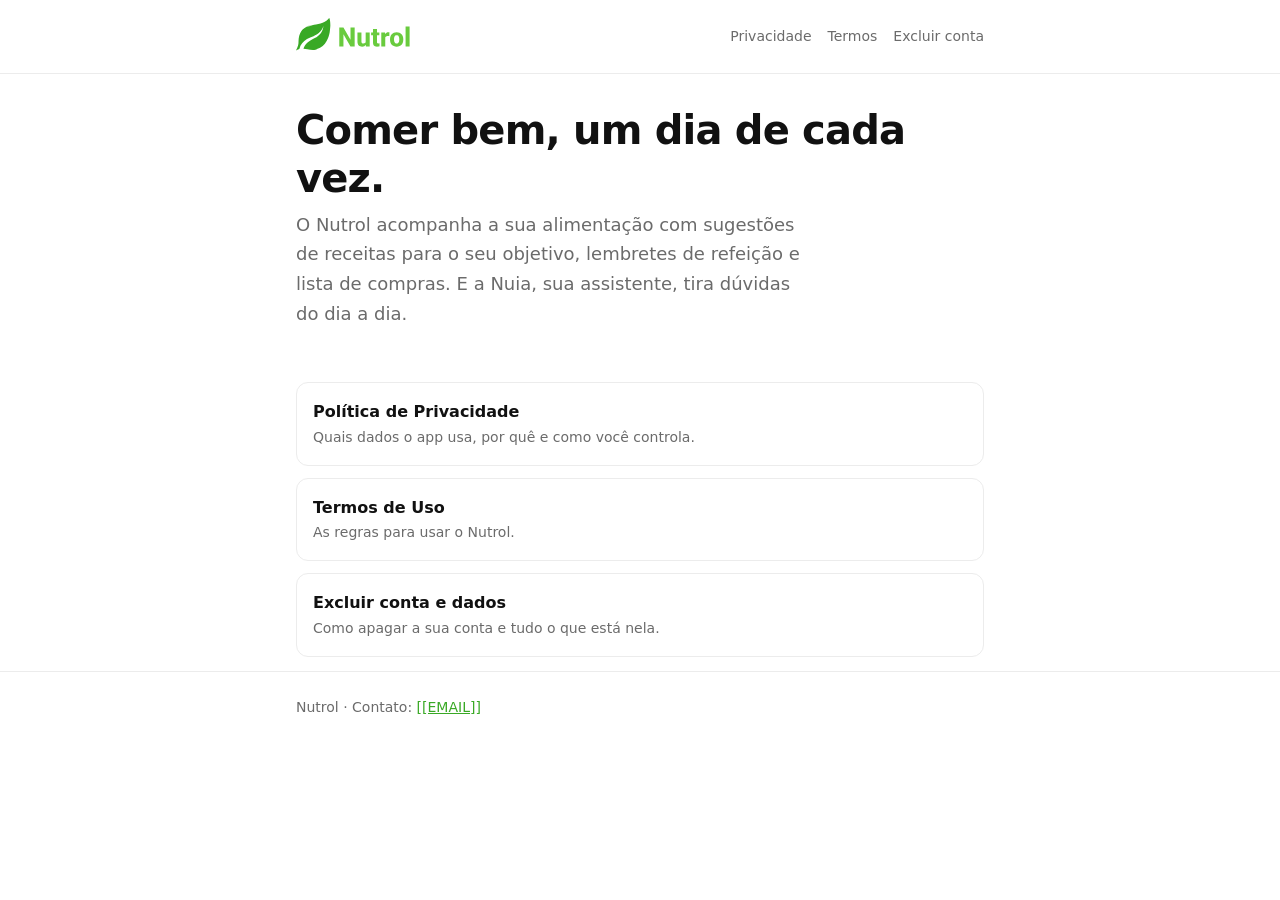
==== index.html @ 77aef708 "Add landing page, privacy policy, terms and account deletion pages Static site for Vercel with the p" ====
<!doctype html>
<html lang="pt-BR">
<head>
  <meta charset="utf-8">
  <meta name="viewport" content="width=device-width, initial-scale=1">
  <title>Nutrol</title>
  <meta name="description" content="Nutrol: receitas, lembretes de refeição e lista de compras para acompanhar a sua alimentação, com a Nuia.">
  <link rel="icon" href="/assets/favicon.png">
  <link rel="stylesheet" href="/assets/style.css">
</head>
<body>
  <header>
    <div class="wrap">
      <a href="/"><img src="/assets/logo.svg" alt="Nutrol" width="120" height="37"></a>
      <nav>
        <a href="/privacidade">Privacidade</a>
        <a href="/termos">Termos</a>
        <a href="/excluir-conta">Excluir conta</a>
      </nav>
    </div>
  </header>

  <main class="wrap">
    <section class="hero">
      <h1>Comer bem, um dia de cada vez.</h1>
      <p>O Nutrol acompanha a sua alimentação com sugestões de receitas para o seu objetivo, lembretes de refeição e lista de compras. E a Nuia, sua assistente, tira dúvidas do dia a dia.</p>
    </section>

    <ul class="links">
      <li><a href="/privacidade">Política de Privacidade <span>Quais dados o app usa, por quê e como você controla.</span></a></li>
      <li style="margin-top:12px"><a href="/termos">Termos de Uso <span>As regras para usar o Nutrol.</span></a></li>
      <li style="margin-top:12px"><a href="/excluir-conta">Excluir conta e dados <span>Como apagar a sua conta e tudo o que está nela.</span></a></li>
    </ul>
  </main>

  <footer>
    <div class="wrap">Nutrol · Contato: <a href="mailto:[[EMAIL]]">[[EMAIL]]</a></div>
  </footer>
</body>
</html>
---- assets/style.css ----
:root {
  --green: #39a925;
  --green-dark: #2b6b1f;
  --green-soft: #edf8e8;
  --text: #111111;
  --muted: #6b6b6b;
  --border: #ececec;
  --bg: #ffffff;
}

@media (prefers-color-scheme: dark) {
  :root {
    --green: #69cb3e;
    --green-dark: #8ede6a;
    --green-soft: #18261a;
    --text: #f2f2f2;
    --muted: #a3a3a3;
    --border: #2a2a2a;
    --bg: #0e0e0e;
  }
}

* {
  box-sizing: border-box;
}

body {
  margin: 0;
  background: var(--bg);
  color: var(--text);
  font-family: 'Inter', system-ui, -apple-system, 'Segoe UI', Roboto, sans-serif;
  font-size: 16px;
  line-height: 1.65;
}

.wrap {
  max-width: 720px;
  margin: 0 auto;
  padding: 0 16px;
}

header {
  border-bottom: 1px solid var(--border);
}

header .wrap {
  display: flex;
  align-items: center;
  justify-content: space-between;
  gap: 16px;
  padding-top: 18px;
  padding-bottom: 18px;
}

header img {
  display: block;
  width: 120px;
  height: auto;
}

nav {
  display: flex;
  flex-wrap: wrap;
  gap: 4px 16px;
  font-size: 14px;
}

nav a {
  color: var(--muted);
  text-decoration: none;
}

nav a:hover,
nav a[aria-current='page'] {
  color: var(--green);
}

main {
  padding: 40px 0 64px;
}

h1 {
  font-size: 32px;
  line-height: 1.2;
  margin: 0 0 8px;
  letter-spacing: -0.02em;
}

h2 {
  font-size: 20px;
  margin: 40px 0 8px;
}

h3 {
  font-size: 16px;
  margin: 24px 0 4px;
}

p,
ul,
ol {
  margin: 0 0 14px;
}

li {
  margin-bottom: 6px;
}

a {
  color: var(--green);
}

.updated {
  color: var(--muted);
  font-size: 14px;
  margin-bottom: 28px;
}

.note {
  background: var(--green-soft);
  border-left: 3px solid var(--green);
  border-radius: 6px;
  padding: 14px 16px;
  margin: 20px 0;
}

.note p:last-child {
  margin-bottom: 0;
}

table {
  width: 100%;
  border-collapse: collapse;
  margin: 8px 0 18px;
  font-size: 15px;
}

th,
td {
  text-align: left;
  vertical-align: top;
  padding: 10px 8px;
  border-bottom: 1px solid var(--border);
}

th {
  font-weight: 600;
}

.table-scroll {
  overflow-x: auto;
}

.hero {
  padding: 32px 0 8px;
}

.hero h1 {
  font-size: 40px;
}

.hero p {
  font-size: 18px;
  color: var(--muted);
  max-width: 520px;
}

.links {
  list-style: none;
  padding: 0;
  margin-top: 32px;
}

.links a {
  display: block;
  padding: 16px;
  border: 1px solid var(--border);
  border-radius: 12px;
  text-decoration: none;
  color: var(--text);
  font-weight: 600;
}

.links a span {
  display: block;
  font-weight: 400;
  color: var(--muted);
  font-size: 14px;
}

.links a:hover {
  border-color: var(--green);
}

footer {
  border-top: 1px solid var(--border);
  color: var(--muted);
  font-size: 14px;
  padding: 24px 0 40px;
}

@media (max-width: 520px) {
  header .wrap {
    flex-direction: column;
    align-items: flex-start;
  }

  h1,
  .hero h1 {
    font-size: 28px;
  }
}
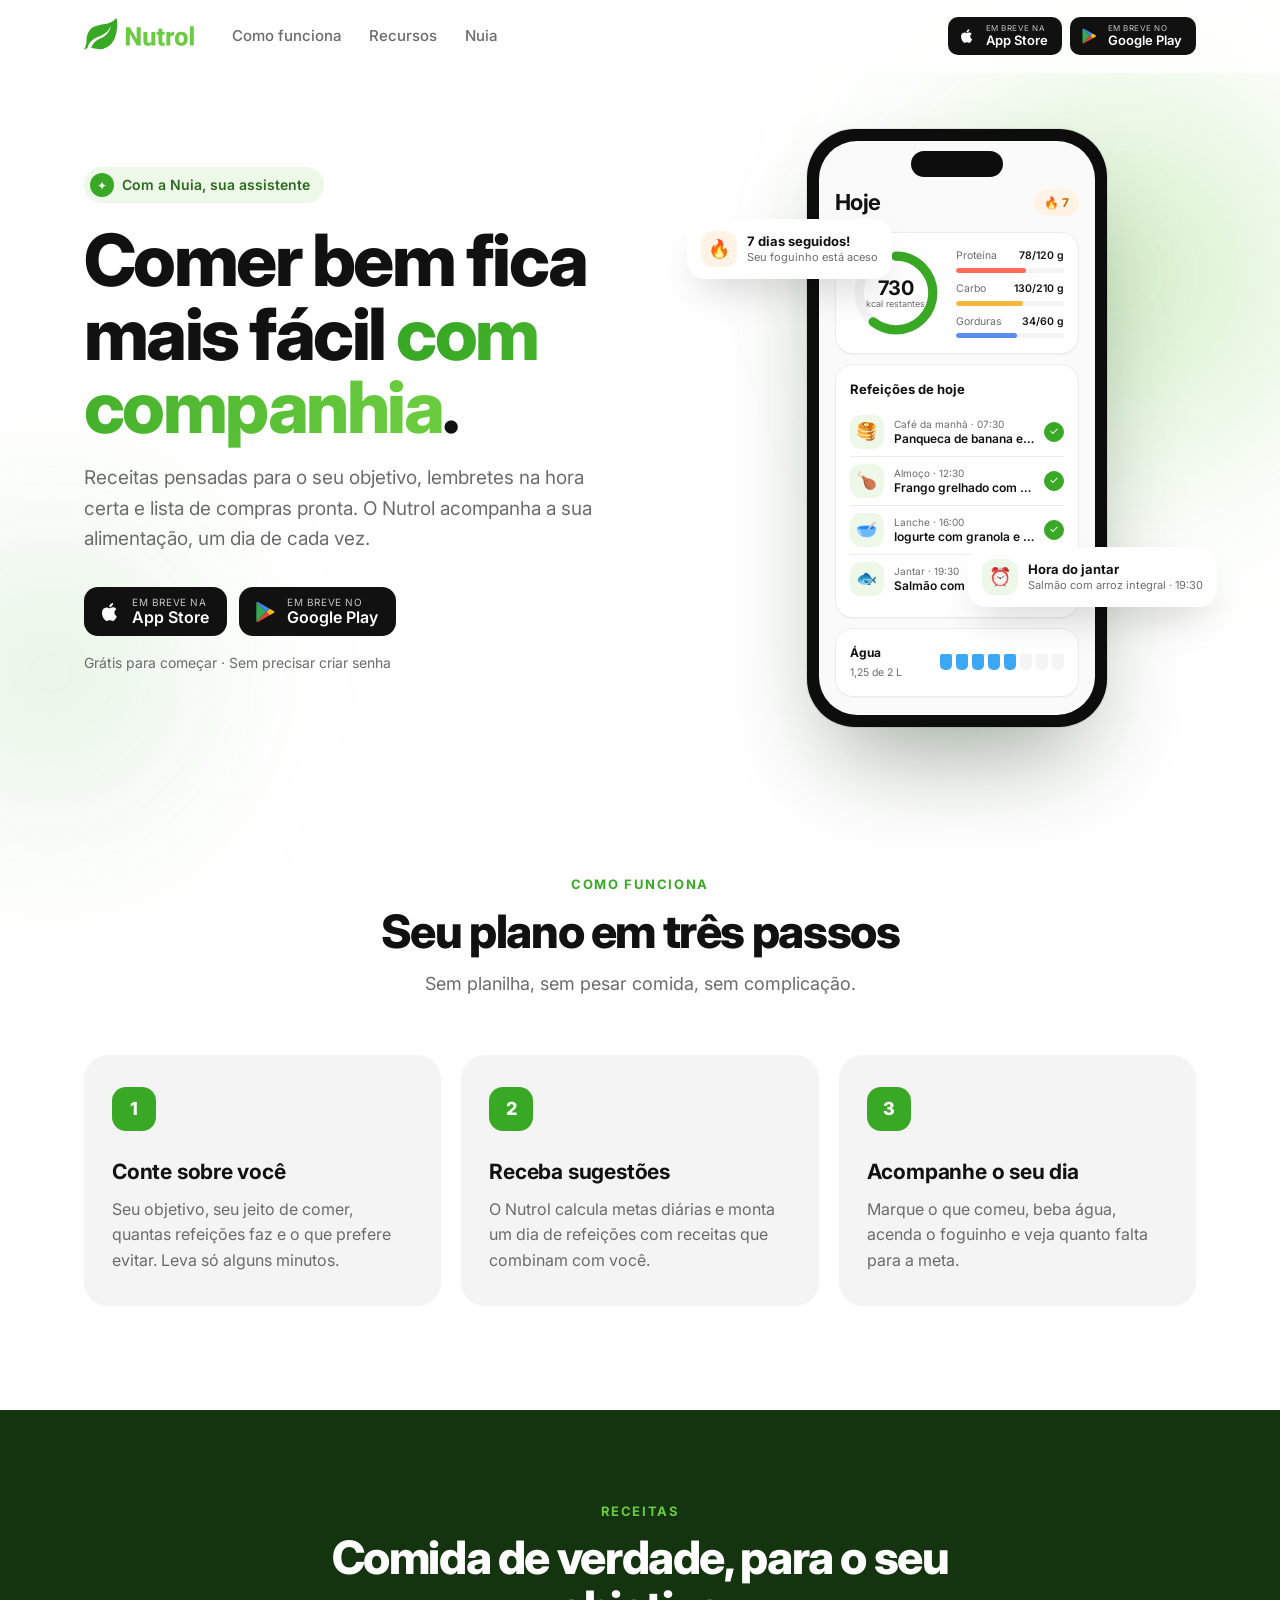
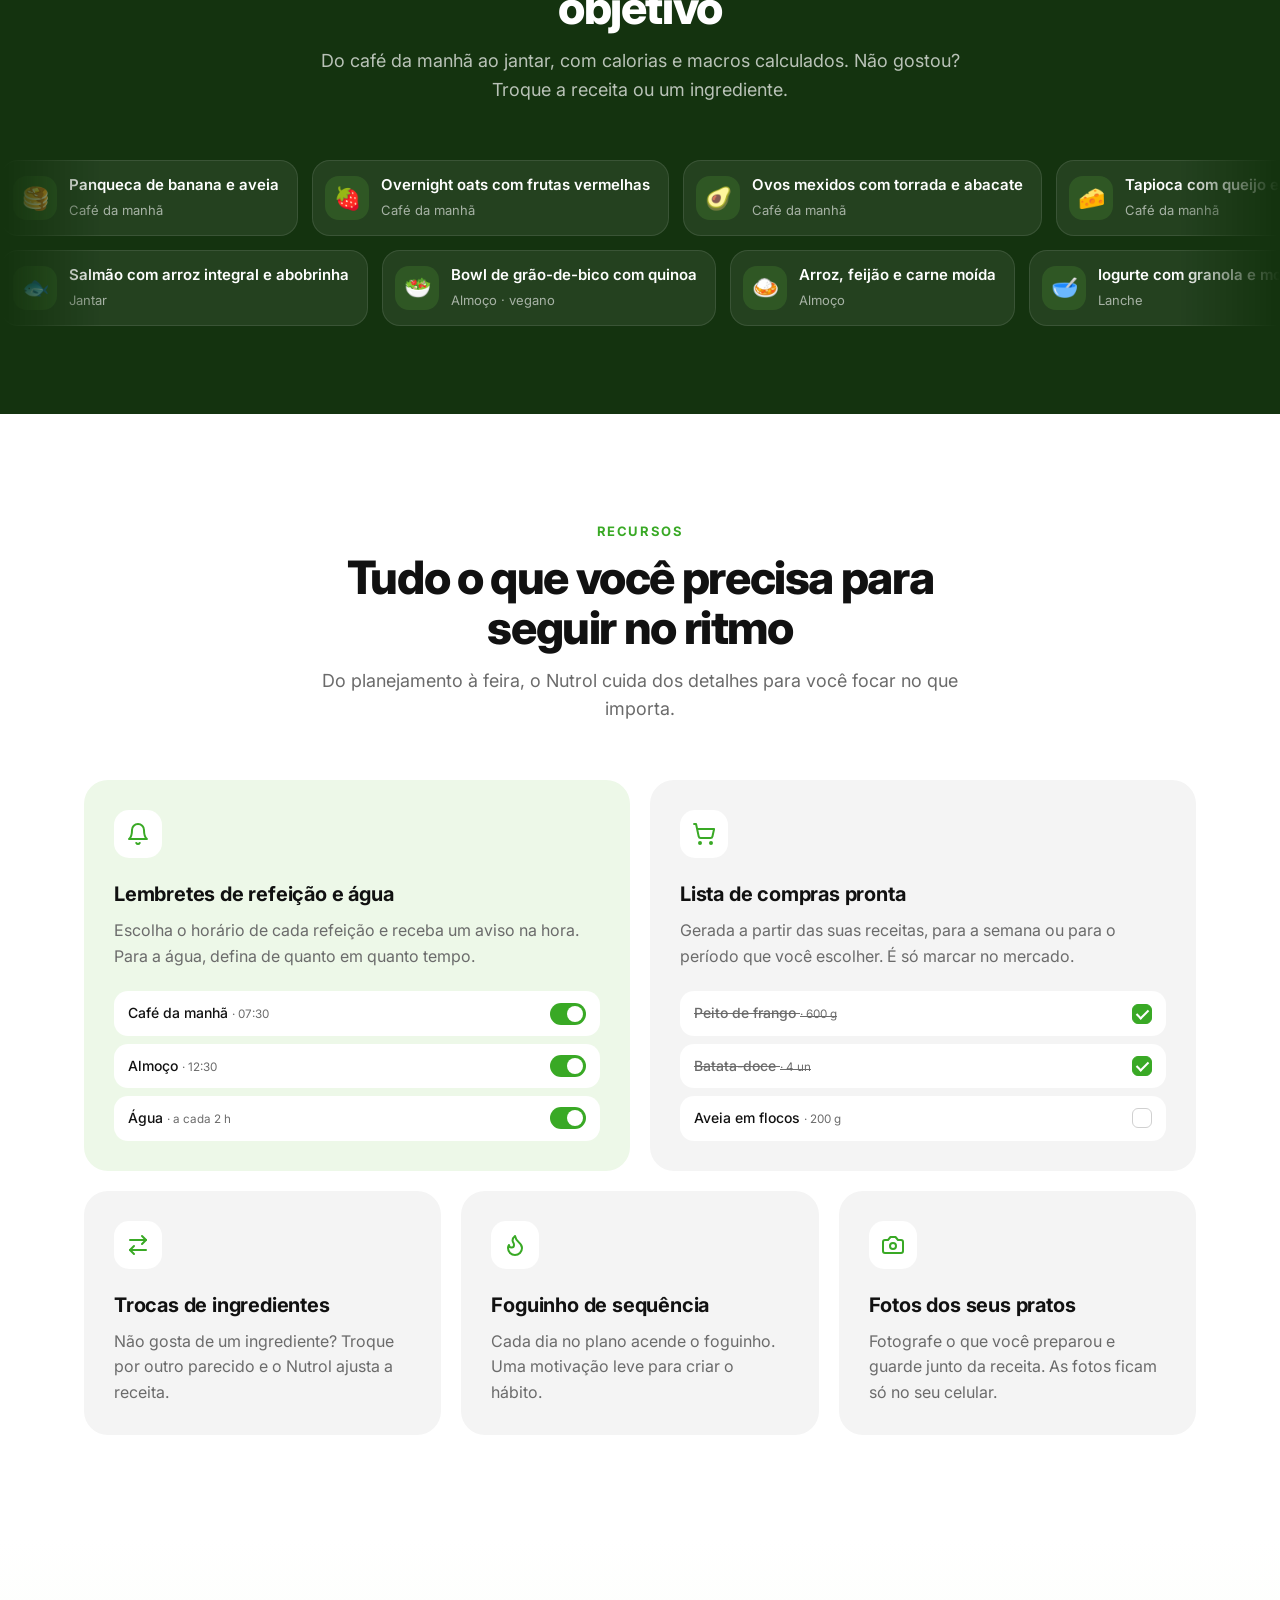
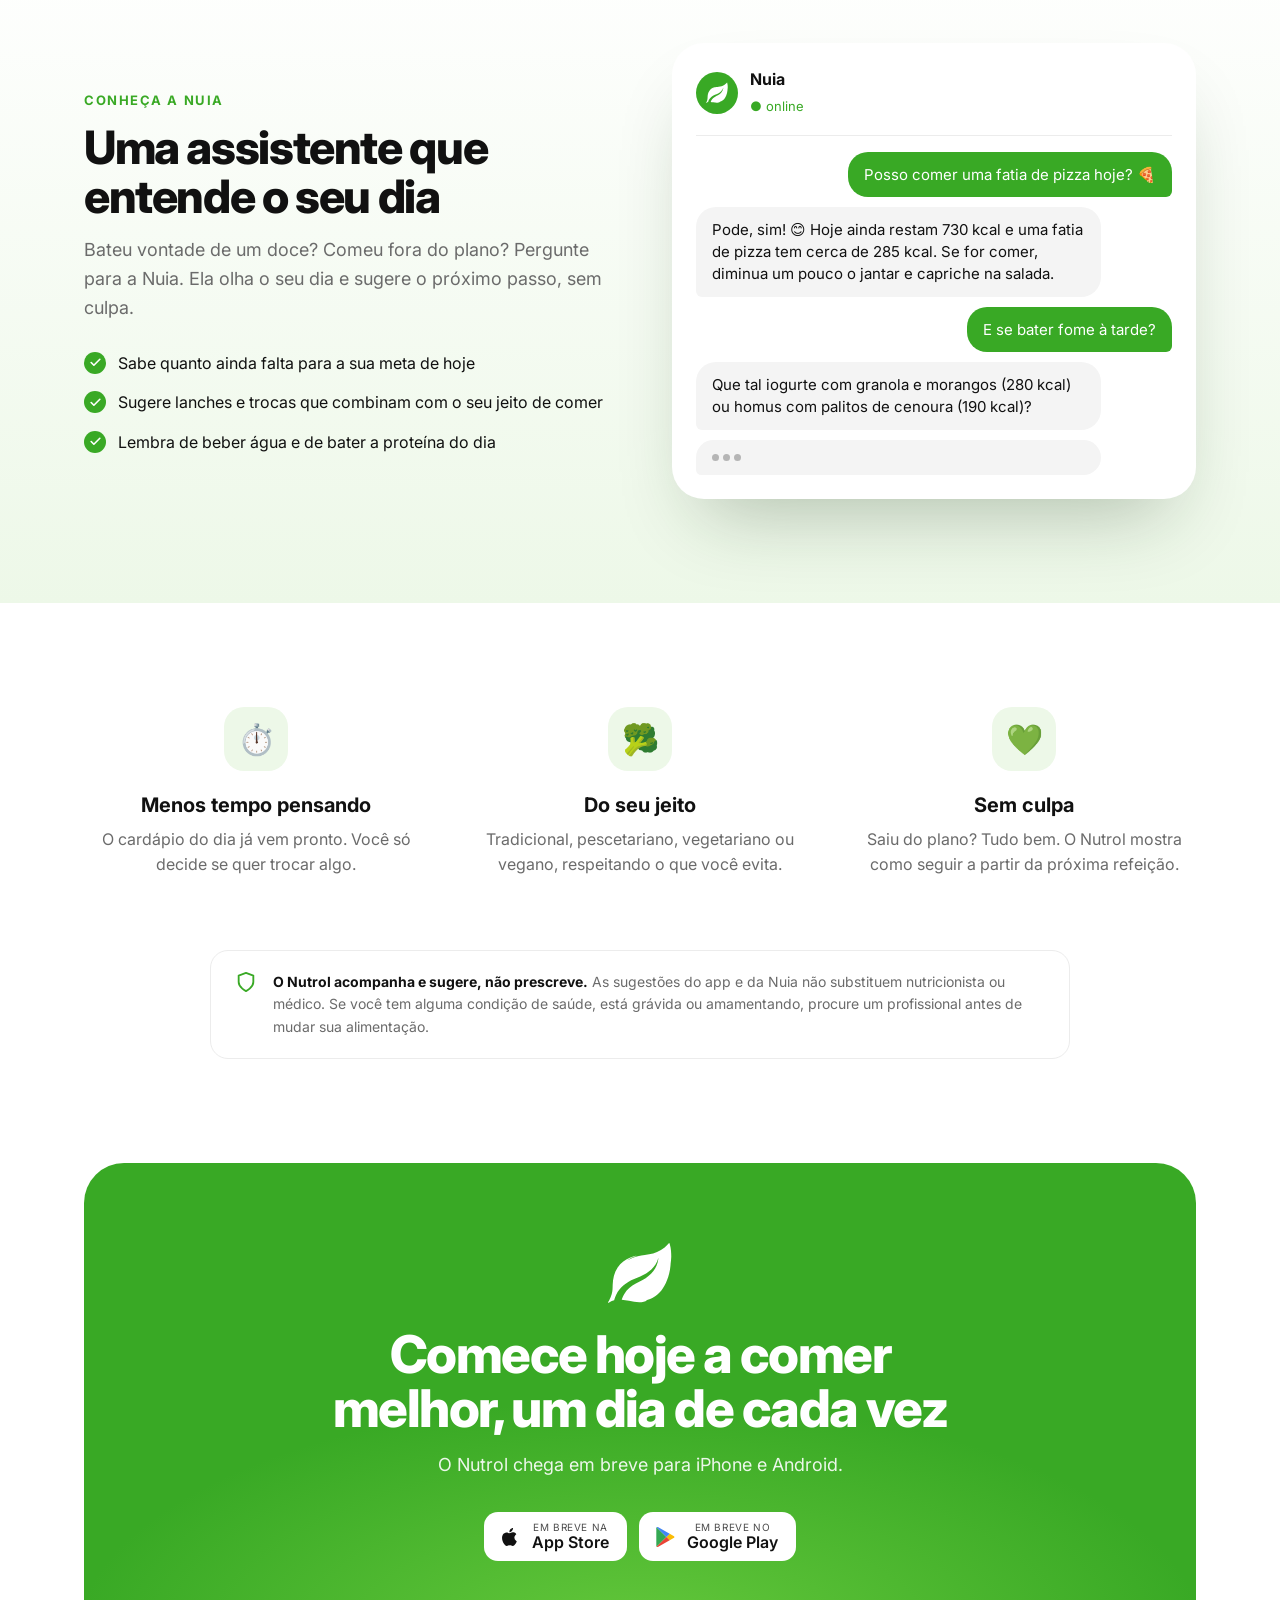
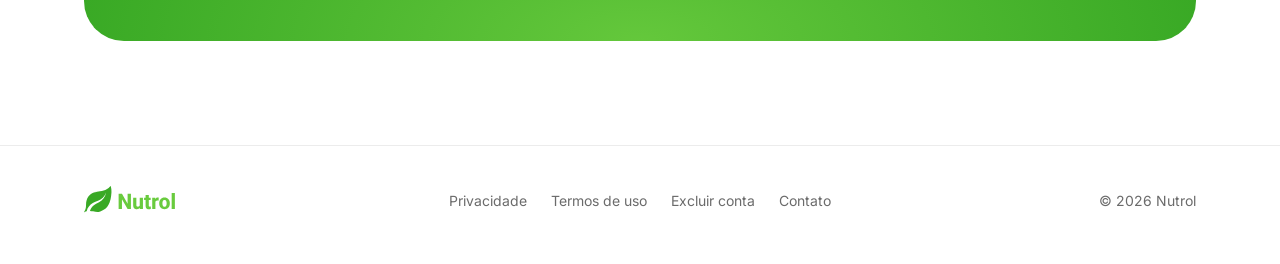
==== commit 09c455f9: "Redesign landing page with app mockup, recipes and Nuia sections Modern one-page layout in Nutrol's " ====
--- a/index.html
+++ b/index.html
@@ -3,38 +3,339 @@
 <head>
   <meta charset="utf-8">
   <meta name="viewport" content="width=device-width, initial-scale=1">
-  <title>Nutrol</title>
-  <meta name="description" content="Nutrol: receitas, lembretes de refeição e lista de compras para acompanhar a sua alimentação, com a Nuia.">
+  <title>Nutrol · Sua alimentação, acompanhada de perto</title>
+  <meta name="description" content="Receitas para o seu objetivo, lembretes de refeição, lista de compras e a Nuia, sua assistente. O Nutrol acompanha a sua alimentação, um dia de cada vez.">
+  <meta name="theme-color" content="#39A925">
+  <meta property="og:title" content="Nutrol · Sua alimentação, acompanhada de perto">
+  <meta property="og:description" content="Receitas para o seu objetivo, lembretes, lista de compras e a Nuia, sua assistente.">
+  <meta property="og:type" content="website">
   <link rel="icon" href="/assets/favicon.png">
-  <link rel="stylesheet" href="/assets/style.css">
+  <link rel="preconnect" href="https://fonts.googleapis.com">
+  <link rel="preconnect" href="https://fonts.gstatic.com" crossorigin>
+  <link href="https://fonts.googleapis.com/css2?family=Inter:wght@400;500;600;700;800&display=swap" rel="stylesheet">
+  <link rel="stylesheet" href="/assets/landing.css">
 </head>
 <body>
-  <header>
+  <svg width="0" height="0" style="position:absolute" aria-hidden="true">
+    <symbol id="i-apple" viewBox="0 0 24 24"><path fill="currentColor" d="M16.37 12.6c-.02-2.3 1.88-3.4 1.96-3.46-1.07-1.56-2.73-1.78-3.32-1.8-1.41-.14-2.76.83-3.47.83-.72 0-1.82-.81-2.99-.79-1.54.02-2.96.9-3.75 2.27-1.6 2.78-.41 6.89 1.15 9.14.76 1.1 1.67 2.34 2.86 2.3 1.15-.05 1.58-.74 2.97-.74 1.38 0 1.77.74 2.98.72 1.24-.02 2.02-1.12 2.77-2.23.87-1.28 1.23-2.52 1.25-2.58-.03-.01-2.39-.92-2.41-3.66zM14.1 5.86c.63-.77 1.06-1.83.94-2.89-.91.04-2.02.61-2.67 1.37-.58.67-1.1 1.76-.96 2.8 1.02.08 2.06-.52 2.69-1.28z"/></symbol>
+    <symbol id="i-play" viewBox="0 0 24 24"><path fill="#34A853" d="M3.6 2.2c-.2.2-.3.6-.3 1v17.6c0 .4.1.8.3 1l9.8-9.8z"/><path fill="#FBBC05" d="m16.7 15.3-3.3-3.3 3.3-3.3 3.9 2.2c1.1.6 1.1 1.6 0 2.2z"/><path fill="#EA4335" d="M16.7 15.3 13.4 12l-9.8 9.8c.4.4 1 .4 1.7 0z"/><path fill="#4285F4" d="M16.7 8.7 5.3 2.2c-.7-.4-1.3-.4-1.7 0l9.8 9.8z"/></symbol>
+  </svg>
+
+  <!-- Navegação -->
+  <header class="nav" id="nav">
     <div class="wrap">
-      <a href="/"><img src="/assets/logo.svg" alt="Nutrol" width="120" height="37"></a>
-      <nav>
-        <a href="/privacidade">Privacidade</a>
-        <a href="/termos">Termos</a>
-        <a href="/excluir-conta">Excluir conta</a>
+      <a class="nav-logo" href="/" aria-label="Nutrol, página inicial"><img src="/assets/logo.svg" alt="Nutrol" width="116" height="36"></a>
+      <nav class="nav-links" aria-label="Seções">
+        <a href="#como-funciona">Como funciona</a>
+        <a href="#recursos">Recursos</a>
+        <a href="#nuia">Nuia</a>
       </nav>
+      <div class="nav-cta">
+        <a class="store sm" href="#baixar"><svg aria-hidden="true"><use href="#i-apple"/></svg><span><small>Em breve na</small><strong>App Store</strong></span></a>
+        <a class="store sm" href="#baixar"><svg aria-hidden="true"><use href="#i-play"/></svg><span><small>Em breve no</small><strong>Google Play</strong></span></a>
+      </div>
     </div>
   </header>
 
-  <main class="wrap">
+  <main>
+    <!-- Hero -->
     <section class="hero">
-      <h1>Comer bem, um dia de cada vez.</h1>
-      <p>O Nutrol acompanha a sua alimentação com sugestões de receitas para o seu objetivo, lembretes de refeição e lista de compras. E a Nuia, sua assistente, tira dúvidas do dia a dia.</p>
-    </section>
-
-    <ul class="links">
-      <li><a href="/privacidade">Política de Privacidade <span>Quais dados o app usa, por quê e como você controla.</span></a></li>
-      <li style="margin-top:12px"><a href="/termos">Termos de Uso <span>As regras para usar o Nutrol.</span></a></li>
-      <li style="margin-top:12px"><a href="/excluir-conta">Excluir conta e dados <span>Como apagar a sua conta e tudo o que está nela.</span></a></li>
-    </ul>
+      <div class="wrap">
+        <div>
+          <span class="pill"><span class="pill-dot">✦</span> Com a Nuia, sua assistente</span>
+          <h1>Comer bem fica mais fácil <em>com companhia</em>.</h1>
+          <p class="hero-sub">Receitas pensadas para o seu objetivo, lembretes na hora certa e lista de compras pronta. O Nutrol acompanha a sua alimentação, um dia de cada vez.</p>
+          <div class="hero-ctas">
+            <a class="store" href="#baixar"><svg aria-hidden="true"><use href="#i-apple"/></svg><span><small>Em breve na</small><strong>App Store</strong></span></a>
+            <a class="store" href="#baixar"><svg aria-hidden="true"><use href="#i-play"/></svg><span><small>Em breve no</small><strong>Google Play</strong></span></a>
+          </div>
+          <p class="hero-note">Grátis para começar · Sem precisar criar senha</p>
+        </div>
+
+        <div class="phone-stage">
+          <div class="phone" role="img" aria-label="Tela Hoje do app Nutrol: 730 kcal restantes, macros do dia, refeições com horários e copos de água">
+            <div class="phone-screen" aria-hidden="true">
+              <div class="app-head"><b>Hoje</b><span class="streak">🔥 7</span></div>
+
+              <div class="card kcal">
+                <div class="ring">
+                  <svg viewBox="0 0 100 100">
+                    <circle cx="50" cy="50" r="40" fill="none" stroke="#F4F4F4" stroke-width="10"/>
+                    <circle cx="50" cy="50" r="40" fill="none" stroke="#39A925" stroke-width="10" stroke-linecap="round" stroke-dasharray="251.3" stroke-dashoffset="99"/>
+                  </svg>
+                  <div class="ring-label"><b>730</b><span>kcal restantes</span></div>
+                </div>
+                <div class="macros">
+                  <div class="macro">Proteína <b>78/120 g</b><div class="bar"><i style="width:65%;background:var(--protein)"></i></div></div>
+                  <div class="macro">Carbo <b>130/210 g</b><div class="bar"><i style="width:62%;background:var(--carbs)"></i></div></div>
+                  <div class="macro">Gorduras <b>34/60 g</b><div class="bar"><i style="width:57%;background:var(--fat)"></i></div></div>
+                </div>
+              </div>
+
+              <div class="card">
+                <p class="meals-title">Refeições de hoje</p>
+                <div class="meal"><span class="meal-ico">🥞</span><div class="meal-txt"><small>Café da manhã · 07:30</small><span>Panqueca de banana e aveia</span></div><span class="check on">✓</span></div>
+                <div class="meal"><span class="meal-ico">🍗</span><div class="meal-txt"><small>Almoço · 12:30</small><span>Frango grelhado com batata-doce</span></div><span class="check on">✓</span></div>
+                <div class="meal"><span class="meal-ico">🥣</span><div class="meal-txt"><small>Lanche · 16:00</small><span>Iogurte com granola e morangos</span></div><span class="check on">✓</span></div>
+                <div class="meal"><span class="meal-ico">🐟</span><div class="meal-txt"><small>Jantar · 19:30</small><span>Salmão com arroz integral</span></div><span class="check"></span></div>
+              </div>
+
+              <div class="card water">
+                <div><b>Água</b><br><span style="color:var(--muted);font-size:10.5px">1,25 de 2 L</span></div>
+                <div class="cups"><i class="on"></i><i class="on"></i><i class="on"></i><i class="on"></i><i class="on"></i><i></i><i></i><i></i></div>
+              </div>
+            </div>
+          </div>
+
+          <div class="float f1" aria-hidden="true">
+            <span class="float-ico" style="background:#FFF3E6">🔥</span>
+            <div><b>7 dias seguidos!</b><small>Seu foguinho está aceso</small></div>
+          </div>
+          <div class="float f2" aria-hidden="true">
+            <span class="float-ico" style="background:var(--green-soft)">⏰</span>
+            <div><b>Hora do jantar</b><small>Salmão com arroz integral · 19:30</small></div>
+          </div>
+        </div>
+      </div>
+    </section>
+
+    <!-- Como funciona -->
+    <section class="section" id="como-funciona" style="padding-top:48px">
+      <div class="wrap">
+        <div class="section-head reveal">
+          <span class="eyebrow">Como funciona</span>
+          <h2>Seu plano em três passos</h2>
+          <p>Sem planilha, sem pesar comida, sem complicação.</p>
+        </div>
+        <div class="steps">
+          <article class="step reveal">
+            <div class="step-num">1</div>
+            <h3>Conte sobre você</h3>
+            <p>Seu objetivo, seu jeito de comer, quantas refeições faz e o que prefere evitar. Leva só alguns minutos.</p>
+          </article>
+          <article class="step reveal">
+            <div class="step-num">2</div>
+            <h3>Receba sugestões</h3>
+            <p>O Nutrol calcula metas diárias e monta um dia de refeições com receitas que combinam com você.</p>
+          </article>
+          <article class="step reveal">
+            <div class="step-num">3</div>
+            <h3>Acompanhe o seu dia</h3>
+            <p>Marque o que comeu, beba água, acenda o foguinho e veja quanto falta para a meta.</p>
+          </article>
+        </div>
+      </div>
+    </section>
+
+    <!-- Receitas -->
+    <section class="recipes" aria-labelledby="receitas-title">
+      <div class="wrap">
+        <div class="section-head reveal">
+          <span class="eyebrow">Receitas</span>
+          <h2 id="receitas-title">Comida de verdade, para o seu objetivo</h2>
+          <p>Do café da manhã ao jantar, com calorias e macros calculados. Não gostou? Troque a receita ou um ingrediente.</p>
+        </div>
+      </div>
+      <div class="marquee" aria-hidden="true">
+        <div class="track">
+          <div class="chip"><span class="chip-ico">🥞</span><div><b>Panqueca de banana e aveia</b><small>Café da manhã</small></div></div>
+          <div class="chip"><span class="chip-ico">🍓</span><div><b>Overnight oats com frutas vermelhas</b><small>Café da manhã</small></div></div>
+          <div class="chip"><span class="chip-ico">🥑</span><div><b>Ovos mexidos com torrada e abacate</b><small>Café da manhã</small></div></div>
+          <div class="chip"><span class="chip-ico">🧀</span><div><b>Tapioca com queijo e tomate</b><small>Café da manhã</small></div></div>
+          <div class="chip"><span class="chip-ico">🍗</span><div><b>Frango grelhado com batata-doce e brócolis</b><small>Almoço</small></div></div>
+        </div>
+        <div class="track">
+          <div class="chip"><span class="chip-ico">🥞</span><div><b>Panqueca de banana e aveia</b><small>Café da manhã</small></div></div>
+          <div class="chip"><span class="chip-ico">🍓</span><div><b>Overnight oats com frutas vermelhas</b><small>Café da manhã</small></div></div>
+          <div class="chip"><span class="chip-ico">🥑</span><div><b>Ovos mexidos com torrada e abacate</b><small>Café da manhã</small></div></div>
+          <div class="chip"><span class="chip-ico">🧀</span><div><b>Tapioca com queijo e tomate</b><small>Café da manhã</small></div></div>
+          <div class="chip"><span class="chip-ico">🍗</span><div><b>Frango grelhado com batata-doce e brócolis</b><small>Almoço</small></div></div>
+        </div>
+      </div>
+      <div class="marquee reverse" aria-hidden="true">
+        <div class="track">
+          <div class="chip"><span class="chip-ico">🐟</span><div><b>Salmão com arroz integral e abobrinha</b><small>Jantar</small></div></div>
+          <div class="chip"><span class="chip-ico">🥗</span><div><b>Bowl de grão-de-bico com quinoa</b><small>Almoço · vegano</small></div></div>
+          <div class="chip"><span class="chip-ico">🍛</span><div><b>Arroz, feijão e carne moída</b><small>Almoço</small></div></div>
+          <div class="chip"><span class="chip-ico">🥣</span><div><b>Iogurte com granola e morangos</b><small>Lanche</small></div></div>
+          <div class="chip"><span class="chip-ico">🥕</span><div><b>Homus com palitos de cenoura</b><small>Lanche · vegano</small></div></div>
+        </div>
+        <div class="track">
+          <div class="chip"><span class="chip-ico">🐟</span><div><b>Salmão com arroz integral e abobrinha</b><small>Jantar</small></div></div>
+          <div class="chip"><span class="chip-ico">🥗</span><div><b>Bowl de grão-de-bico com quinoa</b><small>Almoço · vegano</small></div></div>
+          <div class="chip"><span class="chip-ico">🍛</span><div><b>Arroz, feijão e carne moída</b><small>Almoço</small></div></div>
+          <div class="chip"><span class="chip-ico">🥣</span><div><b>Iogurte com granola e morangos</b><small>Lanche</small></div></div>
+          <div class="chip"><span class="chip-ico">🥕</span><div><b>Homus com palitos de cenoura</b><small>Lanche · vegano</small></div></div>
+        </div>
+      </div>
+    </section>
+
+    <!-- Recursos -->
+    <section class="section" id="recursos">
+      <div class="wrap">
+        <div class="section-head reveal">
+          <span class="eyebrow">Recursos</span>
+          <h2>Tudo o que você precisa para seguir no ritmo</h2>
+          <p>Do planejamento à feira, o Nutrol cuida dos detalhes para você focar no que importa.</p>
+        </div>
+
+        <div class="bento">
+          <article class="tile wide green reveal">
+            <div class="tile-ico"><svg viewBox="0 0 24 24" fill="none" stroke="currentColor" stroke-width="2" stroke-linecap="round" stroke-linejoin="round"><path d="M6 8a6 6 0 0 1 12 0c0 7 3 9 3 9H3s3-2 3-9"/><path d="M10.3 21a1.94 1.94 0 0 0 3.4 0"/></svg></div>
+            <h3>Lembretes de refeição e água</h3>
+            <p>Escolha o horário de cada refeição e receba um aviso na hora. Para a água, defina de quanto em quanto tempo.</p>
+            <div class="mini-list" aria-hidden="true">
+              <div class="mini-row"><span>Café da manhã <small>· 07:30</small></span><span class="toggle"></span></div>
+              <div class="mini-row"><span>Almoço <small>· 12:30</small></span><span class="toggle"></span></div>
+              <div class="mini-row"><span>Água <small>· a cada 2 h</small></span><span class="toggle"></span></div>
+            </div>
+          </article>
+
+          <article class="tile wide reveal">
+            <div class="tile-ico"><svg viewBox="0 0 24 24" fill="none" stroke="currentColor" stroke-width="2" stroke-linecap="round" stroke-linejoin="round"><circle cx="8" cy="21" r="1"/><circle cx="19" cy="21" r="1"/><path d="M2.05 2.05h2l2.66 12.42a2 2 0 0 0 2 1.58h9.78a2 2 0 0 0 1.95-1.57l1.65-7.43H5.12"/></svg></div>
+            <h3>Lista de compras pronta</h3>
+            <p>Gerada a partir das suas receitas, para a semana ou para o período que você escolher. É só marcar no mercado.</p>
+            <div class="mini-list" aria-hidden="true">
+              <div class="mini-row done"><span>Peito de frango <small>· 600 g</small></span><span class="box on"></span></div>
+              <div class="mini-row done"><span>Batata-doce <small>· 4 un</small></span><span class="box on"></span></div>
+              <div class="mini-row"><span>Aveia em flocos <small>· 200 g</small></span><span class="box"></span></div>
+            </div>
+          </article>
+
+          <article class="tile reveal">
+            <div class="tile-ico"><svg viewBox="0 0 24 24" fill="none" stroke="currentColor" stroke-width="2" stroke-linecap="round" stroke-linejoin="round"><path d="m16 3 4 4-4 4"/><path d="M20 7H4"/><path d="m8 21-4-4 4-4"/><path d="M4 17h16"/></svg></div>
+            <h3>Trocas de ingredientes</h3>
+            <p>Não gosta de um ingrediente? Troque por outro parecido e o Nutrol ajusta a receita.</p>
+          </article>
+
+          <article class="tile reveal">
+            <div class="tile-ico"><svg viewBox="0 0 24 24" fill="none" stroke="currentColor" stroke-width="2" stroke-linecap="round" stroke-linejoin="round"><path d="M8.5 14.5A2.5 2.5 0 0 0 11 12c0-1.38-.5-2-1-3-1.07-2.14-.22-4.05 2-6 .5 2.5 2 4.9 4 6.5 2 1.6 3 3.5 3 5.5a7 7 0 1 1-14 0c0-1.15.43-2.29 1-3a2.5 2.5 0 0 0 2.5 2.5z"/></svg></div>
+            <h3>Foguinho de sequência</h3>
+            <p>Cada dia no plano acende o foguinho. Uma motivação leve para criar o hábito.</p>
+          </article>
+
+          <article class="tile reveal">
+            <div class="tile-ico"><svg viewBox="0 0 24 24" fill="none" stroke="currentColor" stroke-width="2" stroke-linecap="round" stroke-linejoin="round"><path d="M14.5 4h-5L7 7H4a2 2 0 0 0-2 2v9a2 2 0 0 0 2 2h16a2 2 0 0 0 2-2V9a2 2 0 0 0-2-2h-3l-2.5-3z"/><circle cx="12" cy="13" r="3"/></svg></div>
+            <h3>Fotos dos seus pratos</h3>
+            <p>Fotografe o que você preparou e guarde junto da receita. As fotos ficam só no seu celular.</p>
+          </article>
+        </div>
+      </div>
+    </section>
+
+    <!-- Nuia -->
+    <section class="nuia" id="nuia">
+      <div class="wrap">
+        <div class="reveal">
+          <div class="section-head">
+            <span class="eyebrow">Conheça a Nuia</span>
+            <h2>Uma assistente que entende o seu dia</h2>
+            <p>Bateu vontade de um doce? Comeu fora do plano? Pergunte para a Nuia. Ela olha o seu dia e sugere o próximo passo, sem culpa.</p>
+          </div>
+          <ul class="nuia-points">
+            <li>Sabe quanto ainda falta para a sua meta de hoje</li>
+            <li>Sugere lanches e trocas que combinam com o seu jeito de comer</li>
+            <li>Lembra de beber água e de bater a proteína do dia</li>
+          </ul>
+        </div>
+
+        <div class="chat reveal" role="img" aria-label="Exemplo de conversa: a pessoa pergunta se pode comer pizza e a Nuia mostra quantas calorias ainda restam no dia e sugere como encaixar">
+          <div class="chat-head" aria-hidden="true">
+            <span class="avatar"><img src="/assets/leaf.svg" alt="" width="22" height="21"></span>
+            <div><b>Nuia</b><small>● online</small></div>
+          </div>
+          <div class="msgs" aria-hidden="true">
+            <div class="msg me">Posso comer uma fatia de pizza hoje? 🍕</div>
+            <div class="msg nuia">Pode, sim! 😊 Hoje ainda restam 730 kcal e uma fatia de pizza tem cerca de 285 kcal. Se for comer, diminua um pouco o jantar e capriche na salada.</div>
+            <div class="msg me">E se bater fome à tarde?</div>
+            <div class="msg nuia">Que tal iogurte com granola e morangos (280 kcal) ou homus com palitos de cenoura (190 kcal)?</div>
+            <div class="msg nuia typing"><i></i><i></i><i></i></div>
+          </div>
+        </div>
+      </div>
+    </section>
+
+    <!-- Benefícios -->
+    <section class="section">
+      <div class="wrap">
+        <div class="perks">
+          <div class="perk reveal">
+            <div class="perk-ico">⏱️</div>
+            <h3>Menos tempo pensando</h3>
+            <p>O cardápio do dia já vem pronto. Você só decide se quer trocar algo.</p>
+          </div>
+          <div class="perk reveal">
+            <div class="perk-ico">🥦</div>
+            <h3>Do seu jeito</h3>
+            <p>Tradicional, pescetariano, vegetariano ou vegano, respeitando o que você evita.</p>
+          </div>
+          <div class="perk reveal">
+            <div class="perk-ico">💚</div>
+            <h3>Sem culpa</h3>
+            <p>Saiu do plano? Tudo bem. O Nutrol mostra como seguir a partir da próxima refeição.</p>
+          </div>
+        </div>
+
+        <aside class="notice reveal">
+          <svg viewBox="0 0 24 24" fill="none" stroke="currentColor" stroke-width="2" stroke-linecap="round" stroke-linejoin="round" aria-hidden="true"><path d="M12 22s8-4 8-10V5l-8-3-8 3v7c0 6 8 10 8 10z"/></svg>
+          <p style="margin:0"><b>O Nutrol acompanha e sugere, não prescreve.</b> As sugestões do app e da Nuia não substituem nutricionista ou médico. Se você tem alguma condição de saúde, está grávida ou amamentando, procure um profissional antes de mudar sua alimentação.</p>
+        </aside>
+      </div>
+    </section>
+
+    <!-- CTA final -->
+    <section class="cta" id="baixar">
+      <div class="wrap">
+        <div class="cta-box reveal">
+          <img class="cta-leaf" src="/assets/leaf.svg" alt="" width="64" height="60">
+          <h2>Comece hoje a comer melhor, um dia de cada vez</h2>
+          <p>O Nutrol chega em breve para iPhone e Android.</p>
+          <div class="hero-ctas">
+            <a class="store light" href="#baixar"><svg aria-hidden="true"><use href="#i-apple"/></svg><span><small>Em breve na</small><strong>App Store</strong></span></a>
+            <a class="store light" href="#baixar"><svg aria-hidden="true"><use href="#i-play"/></svg><span><small>Em breve no</small><strong>Google Play</strong></span></a>
+          </div>
+        </div>
+      </div>
+    </section>
   </main>
 
-  <footer>
-    <div class="wrap">Nutrol · Contato: <a href="mailto:[[EMAIL]]">[[EMAIL]]</a></div>
+  <footer class="foot">
+    <div class="wrap">
+      <img src="/assets/logo.svg" alt="Nutrol" width="96" height="30">
+      <nav aria-label="Links legais">
+        <a href="/privacidade">Privacidade</a>
+        <a href="/termos">Termos de uso</a>
+        <a href="/excluir-conta">Excluir conta</a>
+        <a href="mailto:[[EMAIL]]">Contato</a>
+      </nav>
+      <span>© 2026 Nutrol</span>
+    </div>
   </footer>
+
+  <script>
+    (() => {
+      const nav = document.getElementById('nav');
+      const onScroll = () => nav.classList.toggle('scrolled', window.scrollY > 8);
+      onScroll();
+      window.addEventListener('scroll', onScroll, { passive: true });
+
+      const items = document.querySelectorAll('.reveal');
+      if (!('IntersectionObserver' in window)) {
+        items.forEach((el) => el.classList.add('in'));
+        return;
+      }
+      const io = new IntersectionObserver(
+        (entries) => {
+          entries.forEach((entry) => {
+            if (!entry.isIntersecting) return;
+            entry.target.classList.add('in');
+            io.unobserve(entry.target);
+          });
+        },
+        { threshold: 0.12, rootMargin: '0px 0px -40px 0px' },
+      );
+      items.forEach((el) => io.observe(el));
+    })();
+  </script>
 </body>
 </html>
--- a/assets/landing.css
+++ b/assets/landing.css
@@ -0,0 +1,1253 @@
+:root {
+  --green: #39a925;
+  --green-light: #69cb3e;
+  --green-dark: #2b6b1f;
+  --green-deep: #14330f;
+  --green-soft: #edf8e8;
+  --ink: #111111;
+  --muted: #6b6b6b;
+  --line: #ececec;
+  --field: #f4f4f4;
+  --bg: #ffffff;
+  --protein: #ff6b57;
+  --carbs: #f5b83d;
+  --fat: #5b8def;
+  --water: #3ba7f5;
+  --radius: 24px;
+}
+
+* {
+  box-sizing: border-box;
+}
+
+html {
+  scroll-behavior: smooth;
+}
+
+body {
+  margin: 0;
+  background: var(--bg);
+  color: var(--ink);
+  font-family: 'Inter', system-ui, -apple-system, 'Segoe UI', Roboto, sans-serif;
+  font-size: 16px;
+  line-height: 1.6;
+  -webkit-font-smoothing: antialiased;
+  overflow-x: hidden;
+}
+
+img,
+svg {
+  display: block;
+}
+
+a {
+  color: inherit;
+}
+
+.wrap {
+  max-width: 1160px;
+  margin: 0 auto;
+  padding: 0 24px;
+}
+
+/* ---------- Nav ---------- */
+
+.nav {
+  position: sticky;
+  top: 0;
+  z-index: 50;
+  background: rgba(255, 255, 255, 0.82);
+  backdrop-filter: saturate(180%) blur(14px);
+  -webkit-backdrop-filter: saturate(180%) blur(14px);
+  border-bottom: 1px solid transparent;
+  transition: border-color 0.2s;
+}
+
+.nav.scrolled {
+  border-bottom-color: var(--line);
+}
+
+.nav .wrap {
+  display: flex;
+  align-items: center;
+  gap: 32px;
+  height: 72px;
+}
+
+.nav-logo img {
+  width: 116px;
+  height: auto;
+}
+
+.nav-links {
+  display: flex;
+  gap: 28px;
+  font-size: 15px;
+  font-weight: 500;
+}
+
+.nav-links a {
+  color: var(--muted);
+  text-decoration: none;
+  transition: color 0.15s;
+}
+
+.nav-links a:hover {
+  color: var(--ink);
+}
+
+.nav-cta {
+  margin-left: auto;
+  display: flex;
+  gap: 8px;
+}
+
+/* ---------- Store buttons ---------- */
+
+.store {
+  display: inline-flex;
+  align-items: center;
+  gap: 10px;
+  padding: 10px 18px 10px 14px;
+  border-radius: 14px;
+  background: var(--ink);
+  color: #fff;
+  text-decoration: none;
+  line-height: 1.15;
+  transition: transform 0.15s, background 0.15s;
+}
+
+.store:hover {
+  transform: translateY(-2px);
+  background: #262626;
+}
+
+.store svg {
+  width: 24px;
+  height: 24px;
+  flex: none;
+}
+
+.store small {
+  display: block;
+  font-size: 10px;
+  letter-spacing: 0.06em;
+  text-transform: uppercase;
+  opacity: 0.75;
+}
+
+.store strong {
+  display: block;
+  font-size: 16px;
+  font-weight: 600;
+}
+
+.store.sm {
+  padding: 7px 14px 7px 10px;
+  border-radius: 10px;
+}
+
+.store.sm svg {
+  width: 18px;
+  height: 18px;
+}
+
+.store.sm small {
+  font-size: 8px;
+}
+
+.store.sm strong {
+  font-size: 13px;
+}
+
+.store.light {
+  background: #fff;
+  color: var(--ink);
+}
+
+.store.light:hover {
+  background: var(--green-soft);
+}
+
+/* ---------- Hero ---------- */
+
+.hero {
+  position: relative;
+  padding: 56px 0 96px;
+  /* O brilho de fundo passa da borda; sem isso o celular dá zoom out para caber. */
+  overflow-x: hidden;
+  overflow-x: clip;
+}
+
+.hero::before,
+.hero::after {
+  content: '';
+  position: absolute;
+  z-index: -1;
+  border-radius: 50%;
+  filter: blur(80px);
+}
+
+.hero::before {
+  width: 560px;
+  height: 560px;
+  right: -120px;
+  top: -80px;
+  background: radial-gradient(circle, rgba(105, 203, 62, 0.35), transparent 70%);
+}
+
+.hero::after {
+  width: 420px;
+  height: 420px;
+  left: -160px;
+  bottom: -60px;
+  background: radial-gradient(circle, rgba(57, 169, 37, 0.18), transparent 70%);
+}
+
+.hero .wrap {
+  display: grid;
+  grid-template-columns: 1.1fr 0.9fr;
+  align-items: center;
+  gap: 48px;
+}
+
+.pill {
+  display: inline-flex;
+  align-items: center;
+  gap: 8px;
+  padding: 6px 14px 6px 6px;
+  border-radius: 999px;
+  background: var(--green-soft);
+  color: var(--green-dark);
+  font-size: 14px;
+  font-weight: 600;
+}
+
+.pill-dot {
+  display: grid;
+  place-items: center;
+  width: 24px;
+  height: 24px;
+  border-radius: 50%;
+  background: var(--green);
+  color: #fff;
+  font-size: 12px;
+}
+
+.hero h1 {
+  margin: 20px 0 20px;
+  font-size: clamp(40px, 6vw, 72px);
+  line-height: 1.02;
+  letter-spacing: -0.035em;
+  font-weight: 800;
+}
+
+.hero h1 em {
+  font-style: normal;
+  background: linear-gradient(100deg, var(--green) 10%, var(--green-light) 90%);
+  -webkit-background-clip: text;
+  background-clip: text;
+  color: transparent;
+}
+
+.hero-sub {
+  max-width: 520px;
+  margin: 0 0 32px;
+  font-size: 19px;
+  color: var(--muted);
+}
+
+.hero-ctas {
+  display: flex;
+  flex-wrap: wrap;
+  gap: 12px;
+}
+
+.hero-note {
+  margin-top: 16px;
+  font-size: 14px;
+  color: var(--muted);
+}
+
+/* ---------- Phone mockup ---------- */
+
+.phone-stage {
+  position: relative;
+  justify-self: center;
+}
+
+.phone {
+  position: relative;
+  width: 300px;
+  padding: 12px;
+  border-radius: 48px;
+  background: #0d0d0d;
+  box-shadow:
+    0 50px 100px -30px rgba(20, 51, 15, 0.45),
+    0 0 0 1px rgba(0, 0, 0, 0.08);
+}
+
+.phone-screen {
+  position: relative;
+  overflow: hidden;
+  border-radius: 38px;
+  background: #fafafa;
+  padding: 44px 16px 18px;
+  font-size: 12px;
+}
+
+.phone-screen::before {
+  content: '';
+  position: absolute;
+  top: 10px;
+  left: 50%;
+  width: 92px;
+  height: 26px;
+  transform: translateX(-50%);
+  border-radius: 999px;
+  background: #0d0d0d;
+}
+
+.app-head {
+  display: flex;
+  justify-content: space-between;
+  align-items: center;
+  margin-bottom: 12px;
+}
+
+.app-head b {
+  font-size: 22px;
+  letter-spacing: -0.02em;
+}
+
+.streak {
+  display: inline-flex;
+  align-items: center;
+  gap: 4px;
+  padding: 4px 10px;
+  border-radius: 999px;
+  background: #fff3e6;
+  color: #c76a00;
+  font-weight: 700;
+  font-size: 12px;
+}
+
+.card {
+  background: #fff;
+  border-radius: 18px;
+  padding: 14px;
+  box-shadow: 0 1px 0 rgba(0, 0, 0, 0.04);
+  border: 1px solid var(--line);
+}
+
+.card + .card {
+  margin-top: 10px;
+}
+
+.kcal {
+  display: flex;
+  align-items: center;
+  gap: 14px;
+}
+
+.ring {
+  position: relative;
+  width: 92px;
+  height: 92px;
+  flex: none;
+}
+
+.ring svg {
+  width: 100%;
+  height: 100%;
+  transform: rotate(-90deg);
+}
+
+.ring-label {
+  position: absolute;
+  inset: 0;
+  display: grid;
+  place-content: center;
+  text-align: center;
+  line-height: 1.1;
+}
+
+.ring-label b {
+  font-size: 20px;
+  letter-spacing: -0.02em;
+}
+
+.ring-label span {
+  font-size: 9px;
+  color: var(--muted);
+}
+
+.macros {
+  flex: 1;
+  display: grid;
+  gap: 8px;
+}
+
+.macro {
+  display: grid;
+  grid-template-columns: 1fr auto;
+  font-size: 10.5px;
+  color: var(--muted);
+}
+
+.macro b {
+  white-space: nowrap;
+  color: var(--ink);
+  font-weight: 600;
+}
+
+.bar {
+  grid-column: 1 / -1;
+  height: 5px;
+  margin-top: 3px;
+  border-radius: 99px;
+  background: var(--field);
+  overflow: hidden;
+}
+
+.bar i {
+  display: block;
+  height: 100%;
+  border-radius: inherit;
+}
+
+.meals-title {
+  margin: 0 0 8px;
+  font-weight: 700;
+  font-size: 13px;
+}
+
+.meal {
+  display: flex;
+  align-items: center;
+  gap: 10px;
+  padding: 7px 0;
+}
+
+.meal + .meal {
+  border-top: 1px solid var(--line);
+}
+
+.meal-ico {
+  display: grid;
+  place-items: center;
+  width: 34px;
+  height: 34px;
+  flex: none;
+  border-radius: 11px;
+  background: var(--green-soft);
+  font-size: 17px;
+}
+
+.meal-txt {
+  flex: 1;
+  min-width: 0;
+  line-height: 1.25;
+}
+
+.meal-txt small {
+  display: block;
+  color: var(--muted);
+  font-size: 10px;
+}
+
+.meal-txt span {
+  display: block;
+  font-weight: 600;
+  white-space: nowrap;
+  overflow: hidden;
+  text-overflow: ellipsis;
+}
+
+.check {
+  display: grid;
+  place-items: center;
+  width: 20px;
+  height: 20px;
+  flex: none;
+  border-radius: 50%;
+  border: 1.5px solid var(--line);
+  color: #fff;
+  font-size: 11px;
+}
+
+.check.on {
+  background: var(--green);
+  border-color: var(--green);
+}
+
+.water {
+  display: flex;
+  align-items: center;
+  justify-content: space-between;
+}
+
+.cups {
+  display: flex;
+  gap: 4px;
+}
+
+.cups i {
+  width: 12px;
+  height: 16px;
+  border-radius: 2px 2px 5px 5px;
+  background: var(--field);
+}
+
+.cups i.on {
+  background: var(--water);
+}
+
+.float {
+  position: absolute;
+  display: flex;
+  align-items: center;
+  gap: 10px;
+  padding: 12px 14px;
+  border-radius: 18px;
+  background: #fff;
+  box-shadow: 0 20px 40px -12px rgba(0, 0, 0, 0.18);
+  font-size: 13px;
+  line-height: 1.3;
+  white-space: nowrap;
+  animation: bob 6s ease-in-out infinite;
+}
+
+.float small {
+  display: block;
+  color: var(--muted);
+  font-size: 11px;
+}
+
+.float-ico {
+  display: grid;
+  place-items: center;
+  width: 36px;
+  height: 36px;
+  border-radius: 12px;
+  font-size: 18px;
+}
+
+.float.f1 {
+  top: 90px;
+  left: -120px;
+}
+
+.float.f2 {
+  bottom: 120px;
+  right: -110px;
+  animation-delay: -3s;
+}
+
+@keyframes bob {
+  0%,
+  100% {
+    transform: translateY(0);
+  }
+  50% {
+    transform: translateY(-10px);
+  }
+}
+
+/* ---------- Sections ---------- */
+
+section {
+  scroll-margin-top: 80px;
+}
+
+.section {
+  padding: 104px 0;
+}
+
+.section-head {
+  max-width: 640px;
+  margin: 0 auto 56px;
+  text-align: center;
+}
+
+.eyebrow {
+  display: inline-block;
+  margin-bottom: 12px;
+  color: var(--green);
+  font-size: 13px;
+  font-weight: 700;
+  letter-spacing: 0.12em;
+  text-transform: uppercase;
+}
+
+.section-head h2 {
+  margin: 0 0 14px;
+  font-size: clamp(30px, 4vw, 46px);
+  line-height: 1.08;
+  letter-spacing: -0.03em;
+  font-weight: 800;
+}
+
+.section-head p {
+  margin: 0;
+  color: var(--muted);
+  font-size: 18px;
+}
+
+/* Como funciona */
+
+.steps {
+  display: grid;
+  grid-template-columns: repeat(3, 1fr);
+  gap: 20px;
+  counter-reset: step;
+}
+
+.step {
+  position: relative;
+  padding: 32px 28px;
+  border-radius: var(--radius);
+  background: var(--field);
+}
+
+.step-num {
+  display: grid;
+  place-items: center;
+  width: 44px;
+  height: 44px;
+  margin-bottom: 24px;
+  border-radius: 14px;
+  background: var(--green);
+  color: #fff;
+  font-weight: 800;
+  font-size: 18px;
+}
+
+.step h3 {
+  margin: 0 0 8px;
+  font-size: 21px;
+  letter-spacing: -0.01em;
+}
+
+.step p {
+  margin: 0;
+  color: var(--muted);
+}
+
+/* Receitas marquee */
+
+.recipes {
+  padding: 88px 0;
+  background: var(--green-deep);
+  color: #fff;
+  overflow: hidden;
+}
+
+.recipes .section-head p {
+  color: rgba(255, 255, 255, 0.7);
+}
+
+.recipes .eyebrow {
+  color: var(--green-light);
+}
+
+.marquee {
+  display: flex;
+  overflow: hidden;
+  -webkit-mask-image: linear-gradient(90deg, transparent, #000 8%, #000 92%, transparent);
+  mask-image: linear-gradient(90deg, transparent, #000 8%, #000 92%, transparent);
+}
+
+.marquee + .marquee {
+  margin-top: 14px;
+}
+
+.track {
+  display: flex;
+  gap: 14px;
+  padding-right: 14px;
+  flex: none;
+  animation: scroll 50s linear infinite;
+}
+
+.marquee.reverse .track {
+  animation-direction: reverse;
+}
+
+.marquee:hover .track {
+  animation-play-state: paused;
+}
+
+@keyframes scroll {
+  to {
+    transform: translateX(-100%);
+  }
+}
+
+.chip {
+  display: flex;
+  align-items: center;
+  gap: 12px;
+  padding: 12px 18px 12px 12px;
+  border-radius: 18px;
+  background: rgba(255, 255, 255, 0.07);
+  border: 1px solid rgba(255, 255, 255, 0.1);
+  white-space: nowrap;
+}
+
+.chip-ico {
+  display: grid;
+  place-items: center;
+  width: 44px;
+  height: 44px;
+  border-radius: 14px;
+  background: rgba(105, 203, 62, 0.16);
+  font-size: 22px;
+}
+
+.chip b {
+  display: block;
+  font-size: 15px;
+  font-weight: 600;
+}
+
+.chip small {
+  color: rgba(255, 255, 255, 0.6);
+  font-size: 13px;
+}
+
+/* Recursos (bento) */
+
+.bento {
+  display: grid;
+  grid-template-columns: repeat(6, 1fr);
+  gap: 20px;
+}
+
+.tile {
+  grid-column: span 2;
+  padding: 30px;
+  border-radius: var(--radius);
+  background: var(--field);
+  overflow: hidden;
+}
+
+.tile.wide {
+  grid-column: span 3;
+}
+
+.tile.green {
+  background: var(--green-soft);
+}
+
+.tile-ico {
+  display: grid;
+  place-items: center;
+  width: 48px;
+  height: 48px;
+  margin-bottom: 20px;
+  border-radius: 15px;
+  background: #fff;
+  color: var(--green);
+}
+
+.tile-ico svg {
+  width: 24px;
+  height: 24px;
+}
+
+.tile h3 {
+  margin: 0 0 8px;
+  font-size: 20px;
+  letter-spacing: -0.01em;
+}
+
+.tile p {
+  margin: 0;
+  color: var(--muted);
+}
+
+.mini-list {
+  margin-top: 22px;
+  display: grid;
+  gap: 8px;
+}
+
+.mini-row {
+  display: flex;
+  align-items: center;
+  justify-content: space-between;
+  gap: 12px;
+  padding: 11px 14px;
+  border-radius: 14px;
+  background: #fff;
+  font-size: 14px;
+  font-weight: 500;
+}
+
+.mini-row small {
+  color: var(--muted);
+  font-weight: 400;
+}
+
+.toggle {
+  width: 36px;
+  height: 22px;
+  flex: none;
+  border-radius: 99px;
+  background: var(--green);
+  position: relative;
+}
+
+.toggle::after {
+  content: '';
+  position: absolute;
+  top: 3px;
+  right: 3px;
+  width: 16px;
+  height: 16px;
+  border-radius: 50%;
+  background: #fff;
+}
+
+.box {
+  width: 20px;
+  height: 20px;
+  flex: none;
+  border-radius: 6px;
+  border: 1.5px solid #d0d0d0;
+}
+
+.box.on {
+  background: var(--green);
+  border-color: var(--green);
+  position: relative;
+}
+
+.box.on::after {
+  content: '';
+  position: absolute;
+  left: 6px;
+  top: 2px;
+  width: 5px;
+  height: 10px;
+  border: solid #fff;
+  border-width: 0 2px 2px 0;
+  transform: rotate(45deg);
+}
+
+.mini-row.done span {
+  text-decoration: line-through;
+  color: var(--muted);
+}
+
+/* Nuia */
+
+.nuia {
+  padding: 104px 0;
+  background: linear-gradient(180deg, #fff 0%, var(--green-soft) 100%);
+}
+
+.nuia .wrap {
+  display: grid;
+  grid-template-columns: 1fr 1fr;
+  gap: 64px;
+  align-items: center;
+}
+
+.nuia .section-head {
+  margin: 0;
+  text-align: left;
+}
+
+.nuia-points {
+  list-style: none;
+  padding: 0;
+  margin: 28px 0 0;
+  display: grid;
+  gap: 14px;
+}
+
+.nuia-points li {
+  display: flex;
+  gap: 12px;
+  align-items: flex-start;
+}
+
+.nuia-points li::before {
+  content: '';
+  flex: none;
+  width: 22px;
+  height: 22px;
+  margin-top: 1px;
+  border-radius: 50%;
+  background: var(--green)
+    url("data:image/svg+xml,%3Csvg xmlns='http://www.w3.org/2000/svg' viewBox='0 0 24 24' fill='none' stroke='white' stroke-width='3' stroke-linecap='round' stroke-linejoin='round'%3E%3Cpath d='M20 6 9 17l-5-5'/%3E%3C/svg%3E")
+    center / 13px no-repeat;
+}
+
+.chat {
+  padding: 24px;
+  border-radius: 32px;
+  background: #fff;
+  box-shadow: 0 40px 80px -30px rgba(20, 51, 15, 0.3);
+}
+
+.chat-head {
+  display: flex;
+  align-items: center;
+  gap: 12px;
+  padding-bottom: 16px;
+  margin-bottom: 16px;
+  border-bottom: 1px solid var(--line);
+}
+
+.avatar {
+  display: grid;
+  place-items: center;
+  width: 42px;
+  height: 42px;
+  border-radius: 50%;
+  background: var(--green);
+  color: #fff;
+}
+
+.avatar img {
+  width: 22px;
+  height: 22px;
+}
+
+.chat-head b {
+  display: block;
+}
+
+.chat-head small {
+  color: var(--green);
+  font-size: 13px;
+}
+
+.msgs {
+  display: grid;
+  gap: 10px;
+}
+
+.msg {
+  max-width: 85%;
+  padding: 12px 16px;
+  border-radius: 20px;
+  font-size: 15px;
+  line-height: 1.45;
+}
+
+.msg.me {
+  justify-self: end;
+  background: var(--green);
+  color: #fff;
+  border-bottom-right-radius: 6px;
+}
+
+.msg.nuia {
+  background: var(--field);
+  border-bottom-left-radius: 6px;
+}
+
+.typing {
+  display: inline-flex;
+  gap: 4px;
+  padding: 14px 16px;
+}
+
+.typing i {
+  width: 7px;
+  height: 7px;
+  border-radius: 50%;
+  background: #b5b5b5;
+  animation: blink 1.2s infinite;
+}
+
+.typing i:nth-child(2) {
+  animation-delay: 0.2s;
+}
+
+.typing i:nth-child(3) {
+  animation-delay: 0.4s;
+}
+
+@keyframes blink {
+  0%,
+  80%,
+  100% {
+    opacity: 0.3;
+  }
+  40% {
+    opacity: 1;
+  }
+}
+
+/* Benefícios */
+
+.perks {
+  display: grid;
+  grid-template-columns: repeat(3, 1fr);
+  gap: 40px;
+  text-align: center;
+}
+
+.perk-ico {
+  display: grid;
+  place-items: center;
+  width: 64px;
+  height: 64px;
+  margin: 0 auto 18px;
+  border-radius: 20px;
+  background: var(--green-soft);
+  font-size: 30px;
+}
+
+.perk h3 {
+  margin: 0 0 6px;
+  font-size: 20px;
+}
+
+.perk p {
+  margin: 0;
+  color: var(--muted);
+}
+
+/* Aviso */
+
+.notice {
+  display: flex;
+  gap: 16px;
+  align-items: flex-start;
+  max-width: 860px;
+  margin: 72px auto 0;
+  padding: 20px 24px;
+  border-radius: 18px;
+  border: 1px solid var(--line);
+  color: var(--muted);
+  font-size: 14px;
+}
+
+.notice svg {
+  flex: none;
+  width: 22px;
+  height: 22px;
+  color: var(--green);
+}
+
+.notice b {
+  color: var(--ink);
+}
+
+/* CTA final */
+
+.cta {
+  padding: 0 0 104px;
+}
+
+.cta-box {
+  position: relative;
+  overflow: hidden;
+  padding: 80px 40px;
+  border-radius: 40px;
+  background: var(--green);
+  color: #fff;
+  text-align: center;
+}
+
+.cta-box::before {
+  content: '';
+  position: absolute;
+  inset: auto -10% -60% -10%;
+  height: 120%;
+  background: radial-gradient(ellipse at center, rgba(105, 203, 62, 0.9), transparent 60%);
+}
+
+.cta-box > * {
+  position: relative;
+}
+
+.cta-leaf {
+  width: 64px;
+  height: auto;
+  margin: 0 auto 24px;
+}
+
+.cta-box h2 {
+  margin: 0 auto 14px;
+  max-width: 640px;
+  font-size: clamp(32px, 4.5vw, 52px);
+  line-height: 1.05;
+  letter-spacing: -0.03em;
+  font-weight: 800;
+}
+
+.cta-box p {
+  margin: 0 auto 32px;
+  max-width: 520px;
+  font-size: 18px;
+  opacity: 0.9;
+}
+
+.cta-box .hero-ctas {
+  justify-content: center;
+}
+
+/* Footer */
+
+.foot {
+  border-top: 1px solid var(--line);
+  padding: 40px 0 48px;
+  font-size: 14px;
+  color: var(--muted);
+}
+
+.foot .wrap {
+  display: flex;
+  flex-wrap: wrap;
+  align-items: center;
+  justify-content: space-between;
+  gap: 20px;
+}
+
+.foot img {
+  width: 96px;
+  height: auto;
+}
+
+.foot nav {
+  display: flex;
+  flex-wrap: wrap;
+  gap: 8px 24px;
+}
+
+.foot a {
+  text-decoration: none;
+}
+
+.foot a:hover {
+  color: var(--green);
+}
+
+/* Reveal on scroll */
+
+.reveal {
+  opacity: 0;
+  transform: translateY(24px);
+  transition:
+    opacity 0.7s ease,
+    transform 0.7s ease;
+}
+
+.reveal.in {
+  opacity: 1;
+  transform: none;
+}
+
+@media (prefers-reduced-motion: reduce) {
+  html {
+    scroll-behavior: auto;
+  }
+
+  .reveal {
+    opacity: 1;
+    transform: none;
+    transition: none;
+  }
+
+  .track,
+  .float,
+  .typing i {
+    animation: none;
+  }
+}
+
+/* ---------- Responsivo ---------- */
+
+@media (max-width: 960px) {
+  .nav-links {
+    display: none;
+  }
+
+  .hero .wrap,
+  .nuia .wrap {
+    grid-template-columns: 1fr;
+  }
+
+  .hero {
+    text-align: center;
+  }
+
+  .hero-sub {
+    margin-left: auto;
+    margin-right: auto;
+  }
+
+  .hero-ctas {
+    justify-content: center;
+  }
+
+  .phone-stage {
+    margin-top: 24px;
+  }
+
+  .steps,
+  .perks {
+    grid-template-columns: 1fr;
+  }
+
+  .bento {
+    grid-template-columns: 1fr;
+  }
+
+  .tile,
+  .tile.wide {
+    grid-column: auto;
+  }
+
+  .nuia .section-head {
+    text-align: center;
+  }
+
+  .nuia-points {
+    max-width: 420px;
+    margin-left: auto;
+    margin-right: auto;
+    text-align: left;
+  }
+}
+
+@media (max-width: 560px) {
+  .wrap {
+    padding: 0 16px;
+  }
+
+  .nav-cta .store:last-child {
+    display: none;
+  }
+
+  .section,
+  .nuia {
+    padding: 72px 0;
+  }
+
+  .float.f1 {
+    left: -24px;
+    top: 40px;
+  }
+
+  .float.f2 {
+    right: -24px;
+    bottom: 60px;
+  }
+
+  .phone {
+    width: 272px;
+  }
+
+  .cta-box {
+    padding: 56px 20px;
+    border-radius: 28px;
+  }
+}
